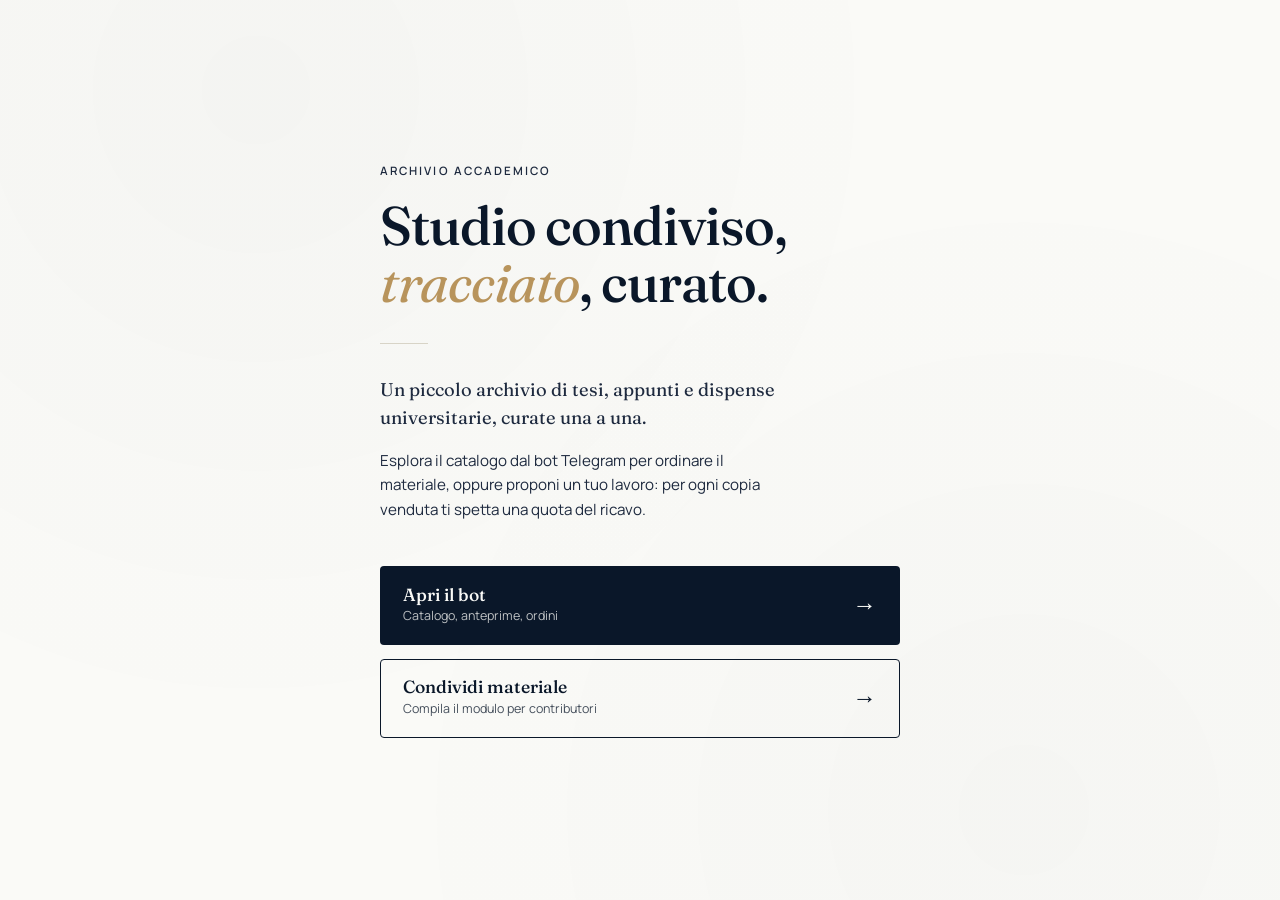
==== index.html @ 85f2c2df "Prima versione hub" ====
<!DOCTYPE html>
<html lang="it">
<head>
  <!--
    Archivio Accademico
    Curato da Luca Giuliano — archivio.lvca@gmail.com
  -->
  <meta charset="UTF-8">
  <meta name="viewport" content="width=device-width, initial-scale=1.0">
  <title>Archivio Accademico</title>
  <meta name="description" content="Archivio di materiali didattici universitari curati. Esplora il catalogo o condividi le tue dispense.">

  <!-- Open Graph: anteprima pulita quando il link viene condiviso -->
  <meta property="og:title" content="Archivio Accademico">
  <meta property="og:description" content="Materiali didattici universitari curati.">
  <meta property="og:type" content="website">

  <!-- Tipografia: Fraunces (display, distintiva) + Manrope (testo, sobria) -->
  <link rel="preconnect" href="https://fonts.googleapis.com">
  <link rel="preconnect" href="https://fonts.gstatic.com" crossorigin>
  <link href="https://fonts.googleapis.com/css2?family=Fraunces:opsz,wght@9..144,400;9..144,500;9..144,600&family=Manrope:wght@400;500;600&display=swap" rel="stylesheet">

  <style>
    :root {
      --ink: #0a1729;          /* blu mezzanotte */
      --ink-soft: #1e2a3f;
      --paper: #fafaf7;        /* bianco avorio caldo */
      --paper-tint: #f3f1ea;
      --rule: #d8d4c7;
      --accent: #b8945c;       /* oro tenue, usato con parsimonia */
    }

    * { box-sizing: border-box; margin: 0; padding: 0; }

    html, body {
      background: var(--paper);
      color: var(--ink);
      font-family: 'Manrope', -apple-system, BlinkMacSystemFont, sans-serif;
      font-weight: 400;
      line-height: 1.6;
      -webkit-font-smoothing: antialiased;
      text-rendering: optimizeLegibility;
    }

    body {
      min-height: 100vh;
      display: flex;
      flex-direction: column;
      padding: 2.5rem 1.5rem;
    }

    /* Texture sottile di sfondo per dare profondità senza appesantire */
    body::before {
      content: "";
      position: fixed;
      inset: 0;
      background-image: radial-gradient(circle at 20% 10%, rgba(10,23,41,0.025) 0%, transparent 50%),
                        radial-gradient(circle at 80% 90%, rgba(10,23,41,0.02) 0%, transparent 50%);
      pointer-events: none;
      z-index: 0;
    }

    main {
      position: relative;
      z-index: 1;
      max-width: 520px;
      width: 100%;
      margin: auto;
    }

    /* Header — animazione staggered al caricamento */
    .eyebrow {
      font-family: 'Manrope', sans-serif;
      font-size: 0.72rem;
      font-weight: 600;
      letter-spacing: 0.18em;
      text-transform: uppercase;
      color: var(--ink-soft);
      opacity: 0;
      animation: fadeUp 0.7s ease-out 0.1s forwards;
    }

    h1 {
      font-family: 'Fraunces', Georgia, serif;
      font-weight: 500;
      font-size: clamp(2.4rem, 8vw, 3.4rem);
      line-height: 1.05;
      letter-spacing: -0.02em;
      margin-top: 1rem;
      color: var(--ink);
      opacity: 0;
      animation: fadeUp 0.7s ease-out 0.25s forwards;
    }

    h1 em {
      font-style: italic;
      font-weight: 400;
      color: var(--accent);
    }

    .rule {
      width: 48px;
      height: 1px;
      background: var(--rule);
      margin: 2rem 0;
      opacity: 0;
      animation: expandRule 0.8s ease-out 0.4s forwards;
    }

    .lead {
      font-family: 'Fraunces', Georgia, serif;
      font-size: 1.15rem;
      font-weight: 400;
      line-height: 1.55;
      color: var(--ink-soft);
      max-width: 42ch;
      opacity: 0;
      animation: fadeUp 0.7s ease-out 0.5s forwards;
    }

    .description {
      margin-top: 1rem;
      font-size: 0.95rem;
      color: var(--ink-soft);
      max-width: 46ch;
      opacity: 0;
      animation: fadeUp 0.7s ease-out 0.65s forwards;
    }

    /* CTA — i due pulsanti, gerarchia chiara */
    .actions {
      margin-top: 2.75rem;
      display: flex;
      flex-direction: column;
      gap: 0.875rem;
      opacity: 0;
      animation: fadeUp 0.7s ease-out 0.8s forwards;
    }

    .btn {
      display: flex;
      align-items: center;
      justify-content: space-between;
      gap: 1rem;
      padding: 1.1rem 1.4rem;
      border-radius: 4px;
      text-decoration: none;
      font-weight: 500;
      font-size: 1rem;
      transition: transform 0.2s ease, background 0.2s ease, border-color 0.2s ease;
      min-height: 56px;          /* target tappabile generoso */
      border: 1px solid transparent;
    }

    .btn-primary {
      background: var(--ink);
      color: var(--paper);
    }

    .btn-primary:hover {
      background: var(--ink-soft);
      transform: translateY(-1px);
    }

    .btn-secondary {
      background: transparent;
      color: var(--ink);
      border-color: var(--ink);
    }

    .btn-secondary:hover {
      background: var(--ink);
      color: var(--paper);
      transform: translateY(-1px);
    }

    .btn-label {
      display: flex;
      flex-direction: column;
      gap: 0.15rem;
      align-items: flex-start;
    }

    .btn-label-main {
      font-family: 'Fraunces', Georgia, serif;
      font-size: 1.1rem;
      font-weight: 500;
      line-height: 1.1;
    }

    .btn-label-sub {
      font-size: 0.78rem;
      opacity: 0.75;
      font-weight: 400;
    }

    .btn-arrow {
      font-family: 'Fraunces', Georgia, serif;
      font-size: 1.5rem;
      line-height: 1;
      transition: transform 0.2s ease;
    }

    .btn:hover .btn-arrow {
      transform: translateX(4px);
    }

    /* Animazioni */
    @keyframes fadeUp {
      from { opacity: 0; transform: translateY(12px); }
      to   { opacity: 1; transform: translateY(0); }
    }

    @keyframes expandRule {
      from { width: 0; opacity: 0; }
      to   { width: 48px; opacity: 1; }
    }

    /* Rispetto delle preferenze utente — niente animazioni se ridotte */
    @media (prefers-reduced-motion: reduce) {
      *, *::before, *::after {
        animation-duration: 0.01ms !important;
        animation-delay: 0ms !important;
        transition-duration: 0.01ms !important;
      }
    }

    /* Mobile fine-tuning */
    @media (max-width: 480px) {
      body { padding: 2rem 1.25rem; }
      .actions { gap: 0.75rem; }
    }
  </style>
</head>

<body>
  <main>
    <p class="eyebrow">Archivio Accademico</p>

    <h1>Studio condiviso, <em>tracciato</em>, curato.</h1>

    <div class="rule" aria-hidden="true"></div>

    <p class="lead">
      Un piccolo archivio di tesi, appunti e dispense universitarie, curate una a una.
    </p>

    <p class="description">
      Esplora il catalogo dal bot Telegram per ordinare il materiale, oppure proponi un tuo lavoro: per ogni copia venduta ti spetta una quota del ricavo.
    </p>

    <div class="actions">
      <a class="btn btn-primary" href="https://t.me/daimon_archive_bot" target="_blank" rel="noopener">
        <span class="btn-label">
          <span class="btn-label-main">Apri il bot</span>
          <span class="btn-label-sub">Catalogo, anteprime, ordini</span>
        </span>
        <span class="btn-arrow" aria-hidden="true">→</span>
      </a>

      <a class="btn btn-secondary" href="https://docs.google.com/forms/d/e/1FAIpQLSc1fwjPpKlX151SFpANgQj8SVJSt6q-vvb9gEdLu9iWuNmMZQ/viewform" target="_blank" rel="noopener">
        <span class="btn-label">
          <span class="btn-label-main">Condividi materiale</span>
          <span class="btn-label-sub">Compila il modulo per contributori</span>
        </span>
        <span class="btn-arrow" aria-hidden="true">→</span>
      </a>
    </div>
  </main>
</body>
</html>
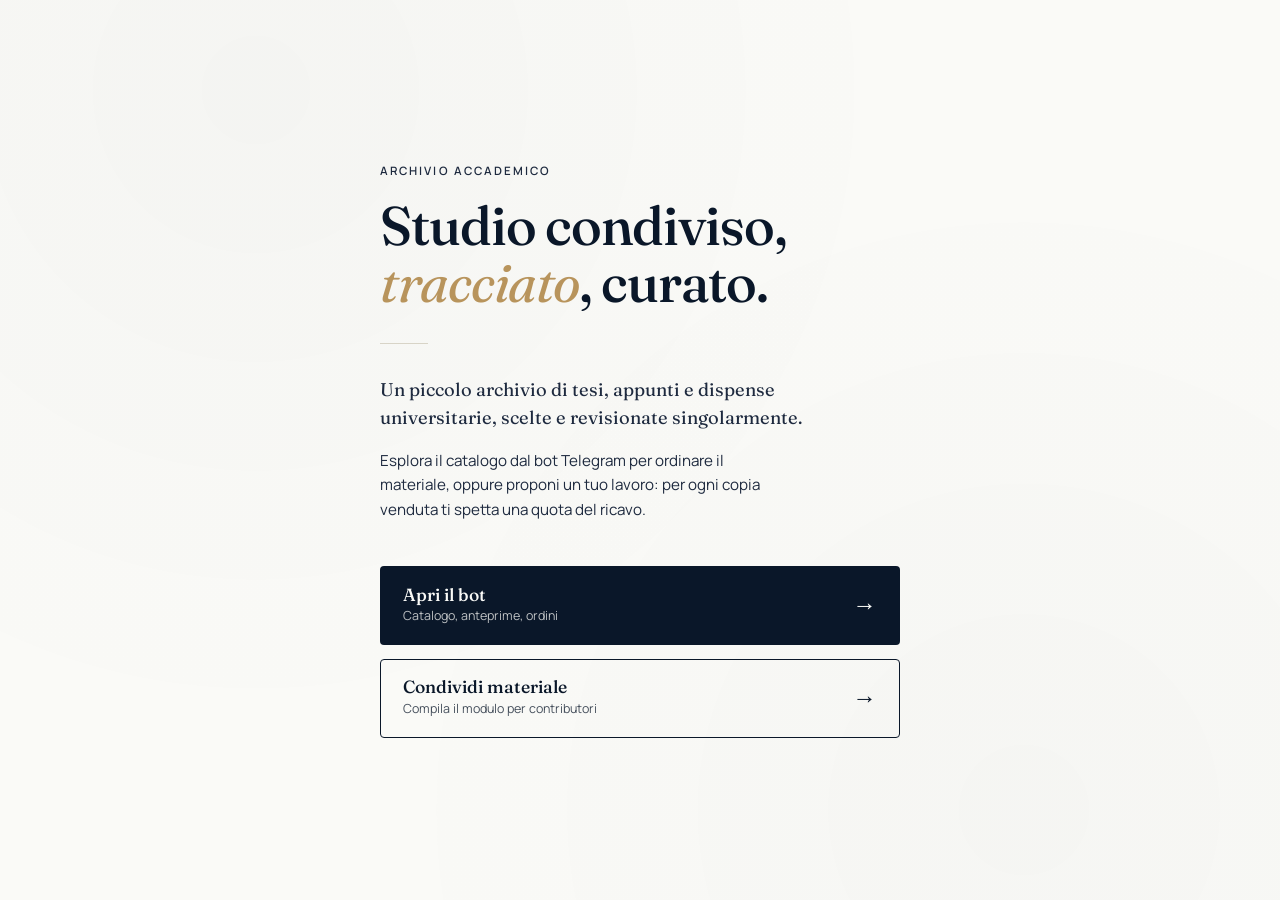
==== commit 3cf03db9: "Aggiornamento testi landing" ====
--- a/index.html
+++ b/index.html
@@ -242,7 +242,7 @@
     <div class="rule" aria-hidden="true"></div>
 
     <p class="lead">
-      Un piccolo archivio di tesi, appunti e dispense universitarie, curate una a una.
+      Un piccolo archivio di tesi, appunti e dispense universitarie, scelte e revisionate singolarmente.
     </p>
 
     <p class="description">
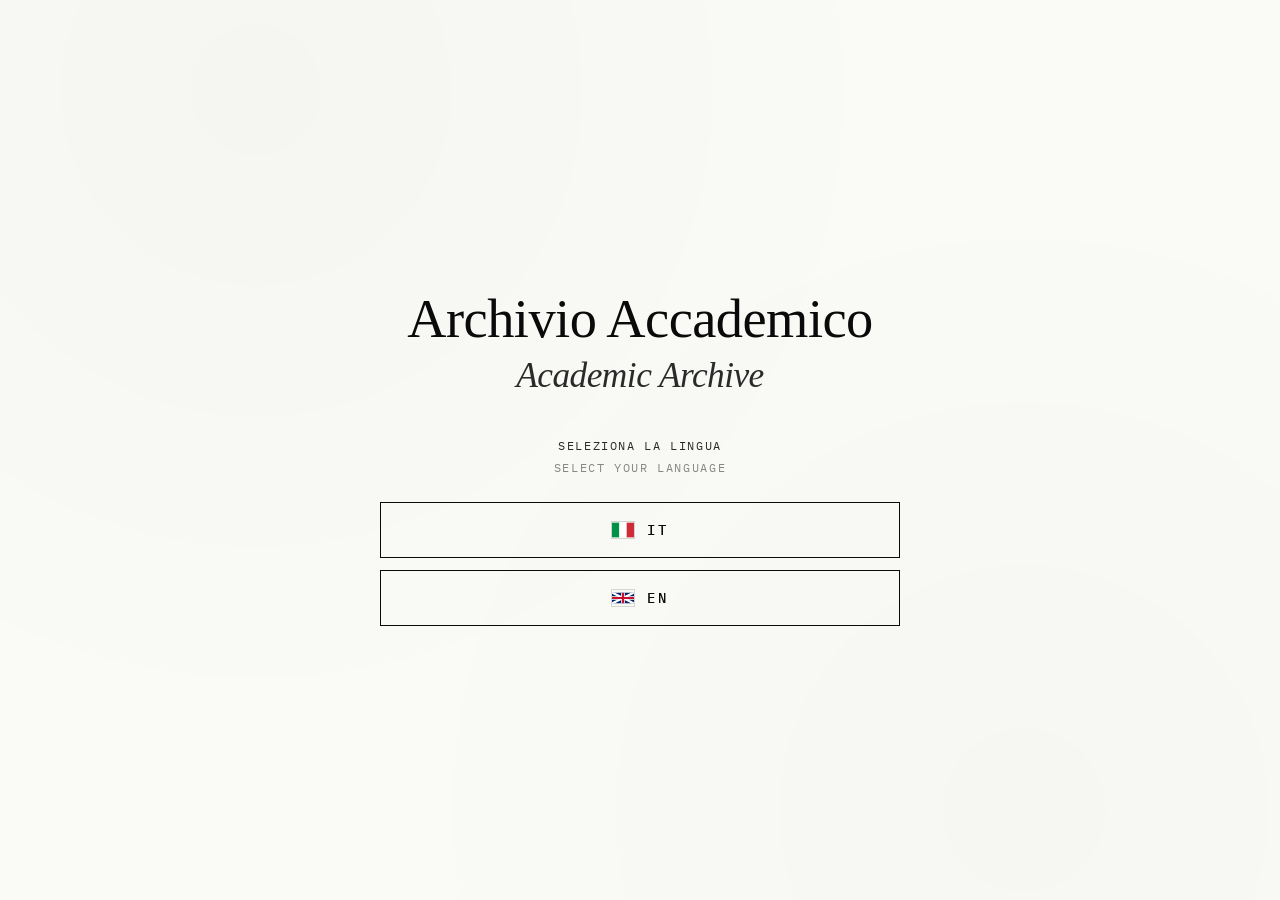
==== commit 73960ba2: "Landing bilingue IT/EN, estetica editoriale, Form EN collegato" ====
--- a/index.html
+++ b/index.html
@@ -1,33 +1,42 @@
 <!DOCTYPE html>
-<html lang="it">
+<html lang="it" data-lang="it">
 <head>
   <!--
     Archivio Accademico
     Curato da Luca Giuliano — archivio.lvca@gmail.com
+    Versione bilingue IT/EN, rev. 9 — Times New Roman, verde menta dei volantini, splash essenziale
   -->
   <meta charset="UTF-8">
   <meta name="viewport" content="width=device-width, initial-scale=1.0">
   <title>Archivio Accademico</title>
   <meta name="description" content="Archivio di materiali didattici universitari curati. Esplora il catalogo o condividi le tue dispense.">
 
-  <!-- Open Graph: anteprima pulita quando il link viene condiviso -->
   <meta property="og:title" content="Archivio Accademico">
   <meta property="og:description" content="Materiali didattici universitari curati.">
   <meta property="og:type" content="website">
 
-  <!-- Tipografia: Fraunces (display, distintiva) + Manrope (testo, sobria) -->
+  <!-- Solo Manrope (corpo) e IBM Plex Mono (etichette).
+       Il serif è Times New Roman, font di sistema. -->
   <link rel="preconnect" href="https://fonts.googleapis.com">
   <link rel="preconnect" href="https://fonts.gstatic.com" crossorigin>
-  <link href="https://fonts.googleapis.com/css2?family=Fraunces:opsz,wght@9..144,400;9..144,500;9..144,600&family=Manrope:wght@400;500;600&display=swap" rel="stylesheet">
+  <link href="https://fonts.googleapis.com/css2?family=IBM+Plex+Mono:wght@400;500&family=Manrope:wght@400;500;600&display=swap" rel="stylesheet">
 
   <style>
     :root {
-      --ink: #0a1729;          /* blu mezzanotte */
-      --ink-soft: #1e2a3f;
-      --paper: #fafaf7;        /* bianco avorio caldo */
-      --paper-tint: #f3f1ea;
-      --rule: #d8d4c7;
-      --accent: #b8945c;       /* oro tenue, usato con parsimonia */
+      /* Verde menta esatto dei volantini.
+         Per provare una variante più tenue (più editoriale, meno "pop"):
+            --accent: #7ba896;
+         Per una variante ancora più scura (registro Adelphi puro):
+            --accent: #5a8a78;
+      */
+      --ink: #0a0a0a;
+      --ink-soft: #2a2a2a;
+      --paper: #fafaf7;
+      --rule: #c8c4b7;
+      --accent: #4ade80;
+
+      /* Famiglia serif unificata: Times New Roman con fallback robusti */
+      --serif: 'Times New Roman', Times, 'Liberation Serif', serif;
     }
 
     * { box-sizing: border-box; margin: 0; padding: 0; }
@@ -49,47 +58,210 @@
       padding: 2.5rem 1.5rem;
     }
 
-    /* Texture sottile di sfondo per dare profondità senza appesantire */
     body::before {
       content: "";
       position: fixed;
       inset: 0;
-      background-image: radial-gradient(circle at 20% 10%, rgba(10,23,41,0.025) 0%, transparent 50%),
-                        radial-gradient(circle at 80% 90%, rgba(10,23,41,0.02) 0%, transparent 50%);
+      background-image: radial-gradient(circle at 20% 10%, rgba(10,10,10,0.02) 0%, transparent 50%),
+                        radial-gradient(circle at 80% 90%, rgba(10,10,10,0.015) 0%, transparent 50%);
       pointer-events: none;
       z-index: 0;
     }
 
-    main {
+    /* Visibilità per lingua */
+    [data-i18n] > [lang="it"],
+    [data-i18n] > [lang="en"] { display: none; }
+
+    html[data-lang="it"] [data-i18n] > [lang="it"],
+    html[data-lang="en"] [data-i18n] > [lang="en"] { display: inline; }
+
+    html[data-lang="it"] [data-i18n="block"] > [lang="it"],
+    html[data-lang="en"] [data-i18n="block"] > [lang="en"] { display: block; }
+
+    /* ==========================================
+       SPLASH PAGE — essenziale: solo titolo + pulsanti
+       ========================================== */
+    #splash {
       position: relative;
       z-index: 1;
       max-width: 520px;
       width: 100%;
       margin: auto;
-    }
-
-    /* Header — animazione staggered al caricamento */
-    .eyebrow {
-      font-family: 'Manrope', sans-serif;
+      text-align: center;
+    }
+
+    .splash-title {
+      font-family: var(--serif);
+      font-weight: 500;
+      font-size: clamp(2.4rem, 8.5vw, 3.4rem);
+      line-height: 1.1;
+      letter-spacing: -0.01em;
+      color: var(--ink);
+      opacity: 0;
+      animation: fadeUp 0.7s ease-out 0.15s forwards;
+    }
+
+    .splash-title .it,
+    .splash-title .en {
+      display: block;
+    }
+
+    .splash-title .en {
+      font-style: italic;
+      font-size: 0.65em;
+      font-weight: 400;
+      color: var(--ink-soft);
+      margin-top: 0.4rem;
+    }
+
+    .splash-prompt {
+      margin-top: 2.5rem;
+      font-family: 'IBM Plex Mono', 'Courier New', monospace;
       font-size: 0.72rem;
-      font-weight: 600;
+      font-weight: 400;
+      letter-spacing: 0.14em;
+      text-transform: uppercase;
+      color: var(--ink-soft);
+      opacity: 0;
+      animation: fadeUp 0.7s ease-out 0.4s forwards;
+    }
+
+    .splash-prompt > span { display: block; line-height: 1.9; }
+    .splash-prompt > span:last-child { opacity: 0.55; }
+
+    .lang-buttons {
+      margin-top: 1.5rem;
+      display: flex;
+      flex-direction: column;
+      gap: 0.75rem;
+      opacity: 0;
+      animation: fadeUp 0.7s ease-out 0.6s forwards;
+    }
+
+    .lang-btn {
+      display: flex;
+      align-items: center;
+      justify-content: center;
+      gap: 0.85rem;
+      padding: 1rem 1.4rem;
+      border-radius: 0;
+      font-family: 'IBM Plex Mono', 'Courier New', monospace;
+      font-size: 0.85rem;
+      font-weight: 500;
       letter-spacing: 0.18em;
       text-transform: uppercase;
+      cursor: pointer;
+      background: transparent;
+      color: var(--ink);
+      border: 1px solid var(--ink);
+      min-height: 56px;
+      transition: background 0.2s ease, color 0.2s ease;
+    }
+
+    .lang-btn:hover {
+      background: var(--ink);
+      color: var(--paper);
+    }
+
+    .lang-btn svg {
+      width: 22px;
+      height: 16px;
+      flex-shrink: 0;
+      box-shadow: 0 0 0 1px rgba(10,10,10,0.15);
+    }
+
+    /* ==========================================
+       LANDING
+       ========================================== */
+    #landing {
+      position: relative;
+      z-index: 1;
+      max-width: 520px;
+      width: 100%;
+      margin: auto;
+    }
+
+    .lang-switcher {
+      position: absolute;
+      top: -0.5rem;
+      right: 0;
+      display: flex;
+      align-items: center;
+      gap: 0.55rem;
+      z-index: 2;
+      font-family: 'IBM Plex Mono', 'Courier New', monospace;
+      font-size: 0.72rem;
+      font-weight: 500;
+      letter-spacing: 0.14em;
+      text-transform: uppercase;
+    }
+
+    .lang-switcher button {
+      background: none;
+      border: none;
       color: var(--ink-soft);
-      opacity: 0;
-      animation: fadeUp 0.7s ease-out 0.1s forwards;
+      cursor: pointer;
+      padding: 0.15rem 0.05rem;
+      font: inherit;
+      letter-spacing: inherit;
+      text-transform: inherit;
+      opacity: 0.5;
+      transition: opacity 0.2s ease, color 0.2s ease;
+    }
+
+    .lang-switcher button:hover { opacity: 1; }
+
+    .lang-switcher button.active {
+      opacity: 1;
+      color: var(--ink);
+    }
+
+    .lang-switcher .sep {
+      color: var(--rule);
+      user-select: none;
+    }
+
+    .welcome {
+      font-family: 'IBM Plex Mono', 'Courier New', monospace;
+      font-size: 0.7rem;
+      font-weight: 500;
+      letter-spacing: 0.18em;
+      text-transform: uppercase;
+      color: var(--accent);
+      animation: fadeUp 0.5s ease-out forwards, fadeOut 0.5s ease-out 2.5s forwards;
+    }
+
+    .eyebrow {
+      font-family: 'IBM Plex Mono', 'Courier New', monospace;
+      font-size: 0.7rem;
+      font-weight: 500;
+      letter-spacing: 0.14em;
+      text-transform: uppercase;
+      color: var(--ink-soft);
+      opacity: 0;
+      animation: fadeUp 0.7s ease-out 3s forwards;
+    }
+
+    .eyebrow .ed {
+      color: var(--ink);
+      margin-right: 0.4rem;
+    }
+
+    .eyebrow .sep {
+      color: var(--rule);
+      margin: 0 0.4rem;
     }
 
     h1 {
-      font-family: 'Fraunces', Georgia, serif;
+      font-family: var(--serif);
       font-weight: 500;
       font-size: clamp(2.4rem, 8vw, 3.4rem);
-      line-height: 1.05;
-      letter-spacing: -0.02em;
+      line-height: 1.1;
+      letter-spacing: -0.01em;
       margin-top: 1rem;
       color: var(--ink);
       opacity: 0;
-      animation: fadeUp 0.7s ease-out 0.25s forwards;
+      animation: fadeUp 0.7s ease-out 3.15s forwards;
     }
 
     h1 em {
@@ -99,23 +271,23 @@
     }
 
     .rule {
-      width: 48px;
+      width: 60px;
       height: 1px;
       background: var(--rule);
       margin: 2rem 0;
       opacity: 0;
-      animation: expandRule 0.8s ease-out 0.4s forwards;
+      animation: expandRule 0.8s ease-out 3.3s forwards;
     }
 
     .lead {
-      font-family: 'Fraunces', Georgia, serif;
-      font-size: 1.15rem;
+      font-family: var(--serif);
+      font-size: 1.2rem;
       font-weight: 400;
-      line-height: 1.55;
-      color: var(--ink-soft);
+      line-height: 1.5;
+      color: var(--ink);
       max-width: 42ch;
       opacity: 0;
-      animation: fadeUp 0.7s ease-out 0.5s forwards;
+      animation: fadeUp 0.7s ease-out 3.4s forwards;
     }
 
     .description {
@@ -124,17 +296,16 @@
       color: var(--ink-soft);
       max-width: 46ch;
       opacity: 0;
-      animation: fadeUp 0.7s ease-out 0.65s forwards;
-    }
-
-    /* CTA — i due pulsanti, gerarchia chiara */
+      animation: fadeUp 0.7s ease-out 3.55s forwards;
+    }
+
     .actions {
       margin-top: 2.75rem;
       display: flex;
       flex-direction: column;
       gap: 0.875rem;
       opacity: 0;
-      animation: fadeUp 0.7s ease-out 0.8s forwards;
+      animation: fadeUp 0.7s ease-out 3.7s forwards;
     }
 
     .btn {
@@ -143,23 +314,24 @@
       justify-content: space-between;
       gap: 1rem;
       padding: 1.1rem 1.4rem;
-      border-radius: 4px;
+      border-radius: 0;
       text-decoration: none;
       font-weight: 500;
       font-size: 1rem;
-      transition: transform 0.2s ease, background 0.2s ease, border-color 0.2s ease;
-      min-height: 56px;          /* target tappabile generoso */
+      transition: background 0.2s ease, color 0.2s ease, border-color 0.2s ease;
+      min-height: 56px;
       border: 1px solid transparent;
     }
 
     .btn-primary {
       background: var(--ink);
       color: var(--paper);
+      border-color: var(--ink);
     }
 
     .btn-primary:hover {
-      background: var(--ink-soft);
-      transform: translateY(-1px);
+      background: var(--paper);
+      color: var(--ink);
     }
 
     .btn-secondary {
@@ -171,32 +343,34 @@
     .btn-secondary:hover {
       background: var(--ink);
       color: var(--paper);
-      transform: translateY(-1px);
     }
 
     .btn-label {
       display: flex;
       flex-direction: column;
-      gap: 0.15rem;
+      gap: 0.25rem;
       align-items: flex-start;
     }
 
     .btn-label-main {
-      font-family: 'Fraunces', Georgia, serif;
-      font-size: 1.1rem;
-      font-weight: 500;
-      line-height: 1.1;
+      font-family: var(--serif);
+      font-size: 1.15rem;
+      font-weight: 500;
+      line-height: 1.15;
     }
 
     .btn-label-sub {
-      font-size: 0.78rem;
-      opacity: 0.75;
+      font-family: 'IBM Plex Mono', 'Courier New', monospace;
+      font-size: 0.68rem;
       font-weight: 400;
+      letter-spacing: 0.12em;
+      text-transform: uppercase;
+      opacity: 0.7;
     }
 
     .btn-arrow {
-      font-family: 'Fraunces', Georgia, serif;
-      font-size: 1.5rem;
+      font-family: 'IBM Plex Mono', 'Courier New', monospace;
+      font-size: 1.25rem;
       line-height: 1;
       transition: transform 0.2s ease;
     }
@@ -205,67 +379,217 @@
       transform: translateX(4px);
     }
 
-    /* Animazioni */
+    /* Utente di ritorno: salta il saluto, animazioni accelerate */
+    html[data-returning="true"] .welcome { display: none; }
+    html[data-returning="true"] .eyebrow { animation-delay: 0.1s; }
+    html[data-returning="true"] h1 { animation-delay: 0.25s; }
+    html[data-returning="true"] .rule { animation-delay: 0.4s; }
+    html[data-returning="true"] .lead { animation-delay: 0.5s; }
+    html[data-returning="true"] .description { animation-delay: 0.65s; }
+    html[data-returning="true"] .actions { animation-delay: 0.8s; }
+
     @keyframes fadeUp {
       from { opacity: 0; transform: translateY(12px); }
       to   { opacity: 1; transform: translateY(0); }
     }
 
+    @keyframes fadeOut {
+      from { opacity: 1; }
+      to   { opacity: 0; visibility: hidden; }
+    }
+
     @keyframes expandRule {
       from { width: 0; opacity: 0; }
-      to   { width: 48px; opacity: 1; }
-    }
-
-    /* Rispetto delle preferenze utente — niente animazioni se ridotte */
+      to   { width: 60px; opacity: 1; }
+    }
+
     @media (prefers-reduced-motion: reduce) {
       *, *::before, *::after {
         animation-duration: 0.01ms !important;
         animation-delay: 0ms !important;
         transition-duration: 0.01ms !important;
       }
-    }
-
-    /* Mobile fine-tuning */
+      .welcome { display: none; }
+    }
+
     @media (max-width: 480px) {
       body { padding: 2rem 1.25rem; }
       .actions { gap: 0.75rem; }
+      .lang-switcher { top: -0.25rem; }
     }
   </style>
 </head>
 
 <body>
-  <main>
-    <p class="eyebrow">Archivio Accademico</p>
-
-    <h1>Studio condiviso, <em>tracciato</em>, curato.</h1>
+  <!-- SPLASH essenziale -->
+  <section id="splash">
+    <h1 class="splash-title">
+      <span class="it">Archivio Accademico</span>
+      <span class="en">Academic Archive</span>
+    </h1>
+
+    <p class="splash-prompt">
+      <span>Seleziona la lingua</span>
+      <span>Select your language</span>
+    </p>
+
+    <div class="lang-buttons">
+      <button type="button" class="lang-btn" data-choose="it" aria-label="Continua in italiano">
+        <svg viewBox="0 0 3 2" xmlns="http://www.w3.org/2000/svg" aria-hidden="true">
+          <rect width="1" height="2" x="0" fill="#009246"/>
+          <rect width="1" height="2" x="1" fill="#ffffff"/>
+          <rect width="1" height="2" x="2" fill="#ce2b37"/>
+        </svg>
+        <span>IT</span>
+      </button>
+
+      <button type="button" class="lang-btn" data-choose="en" aria-label="Continue in English">
+        <svg viewBox="0 0 60 30" xmlns="http://www.w3.org/2000/svg" aria-hidden="true">
+          <clipPath id="uk-clip"><rect width="60" height="30"/></clipPath>
+          <g clip-path="url(#uk-clip)">
+            <rect width="60" height="30" fill="#012169"/>
+            <path d="M0,0 L60,30 M60,0 L0,30" stroke="#fff" stroke-width="6"/>
+            <path d="M30,0 V30 M0,15 H60" stroke="#fff" stroke-width="10"/>
+            <path d="M30,0 V30 M0,15 H60" stroke="#C8102E" stroke-width="6"/>
+          </g>
+        </svg>
+        <span>EN</span>
+      </button>
+    </div>
+  </section>
+
+  <!-- LANDING -->
+  <main id="landing" hidden>
+    <nav class="lang-switcher" aria-label="Cambia lingua / Switch language">
+      <button type="button" data-switch="it" class="active">IT</button>
+      <span class="sep" aria-hidden="true">·</span>
+      <button type="button" data-switch="en">EN</button>
+    </nav>
+
+    <p class="welcome" data-i18n>
+      <span lang="it">Benvenuto</span>
+      <span lang="en">Welcome</span>
+    </p>
+
+    <p class="eyebrow" data-i18n>
+      <span lang="it"><span class="ed">No. 01</span><span class="sep">·</span>Archivio Accademico</span>
+      <span lang="en"><span class="ed">No. 01</span><span class="sep">·</span>Academic Archive</span>
+    </p>
+
+    <h1 data-i18n="block">
+      <span lang="it">Studio condiviso, <em>tracciato</em>, curato.</span>
+      <span lang="en">Shared study, <em>traced</em>, curated.</span>
+    </h1>
 
     <div class="rule" aria-hidden="true"></div>
 
-    <p class="lead">
-      Un piccolo archivio di tesi, appunti e dispense universitarie, scelte e revisionate singolarmente.
+    <p class="lead" data-i18n="block">
+      <span lang="it">Un piccolo archivio di tesi, appunti e dispense universitarie, scelte e revisionate singolarmente.</span>
+      <span lang="en">A small archive of university theses, notes and study materials, individually selected and reviewed.</span>
     </p>
 
-    <p class="description">
-      Esplora il catalogo dal bot Telegram per ordinare il materiale, oppure proponi un tuo lavoro: per ogni copia venduta ti spetta una quota del ricavo.
+    <p class="description" data-i18n="block">
+      <span lang="it">Esplora il catalogo dal bot Telegram per ordinare il materiale, oppure proponi un tuo lavoro: per ogni copia venduta ti spetta una quota del ricavo.</span>
+      <span lang="en">Browse the catalogue through the Telegram bot to order materials, or submit your own work: you'll receive a share of the revenue for every copy sold.</span>
     </p>
 
     <div class="actions">
       <a class="btn btn-primary" href="https://t.me/daimon_archive_bot" target="_blank" rel="noopener">
         <span class="btn-label">
-          <span class="btn-label-main">Apri il bot</span>
-          <span class="btn-label-sub">Catalogo, anteprime, ordini</span>
+          <span class="btn-label-main" data-i18n>
+            <span lang="it">Apri il bot</span>
+            <span lang="en">Open the bot</span>
+          </span>
+          <span class="btn-label-sub" data-i18n>
+            <span lang="it">Catalogo · Anteprime · Ordini</span>
+            <span lang="en">Catalogue · Previews · Orders</span>
+          </span>
         </span>
         <span class="btn-arrow" aria-hidden="true">→</span>
       </a>
 
-      <a class="btn btn-secondary" href="https://docs.google.com/forms/d/e/1FAIpQLSc1fwjPpKlX151SFpANgQj8SVJSt6q-vvb9gEdLu9iWuNmMZQ/viewform" target="_blank" rel="noopener">
+      <a class="btn btn-secondary" id="form-cta"
+         href="https://docs.google.com/forms/d/e/1FAIpQLSc1fwjPpKlX151SFpANgQj8SVJSt6q-vvb9gEdLu9iWuNmMZQ/viewform"
+         target="_blank" rel="noopener">
         <span class="btn-label">
-          <span class="btn-label-main">Condividi materiale</span>
-          <span class="btn-label-sub">Compila il modulo per contributori</span>
+          <span class="btn-label-main" data-i18n>
+            <span lang="it">Condividi materiale</span>
+            <span lang="en">Share your work</span>
+          </span>
+          <span class="btn-label-sub" data-i18n>
+            <span lang="it">Modulo per contributori</span>
+            <span lang="en">Contributor form</span>
+          </span>
         </span>
         <span class="btn-arrow" aria-hidden="true">→</span>
       </a>
     </div>
   </main>
+
+  <script>
+    // Sostituire il placeholder quando il Form EN sarà pubblicato.
+    const FORM_URLS = {
+      it: 'https://docs.google.com/forms/d/e/1FAIpQLSc1fwjPpKlX151SFpANgQj8SVJSt6q-vvb9gEdLu9iWuNmMZQ/viewform',
+      en: 'https://docs.google.com/forms/d/e/1FAIpQLSee7zXToVpLZUa7ib6JsP8LrP15G_wdDtQn8xLiC4TVZWDpqg/viewform'
+    };
+
+    const PAGE_TITLES = {
+      it: 'Archivio Accademico',
+      en: 'Academic Archive'
+    };
+
+    const STORAGE_KEY = 'archivio-lang';
+
+    function applyLanguage(lang) {
+      const htmlEl = document.documentElement;
+      htmlEl.setAttribute('data-lang', lang);
+      htmlEl.setAttribute('lang', lang);
+
+      document.title = PAGE_TITLES[lang];
+
+      const formCta = document.getElementById('form-cta');
+      if (formCta) formCta.href = FORM_URLS[lang];
+
+      document.querySelectorAll('[data-switch]').forEach(btn => {
+        btn.classList.toggle('active', btn.dataset.switch === lang);
+      });
+
+      try { localStorage.setItem(STORAGE_KEY, lang); } catch (e) { /* ignora */ }
+    }
+
+    function revealLanding(returning) {
+      const splash = document.getElementById('splash');
+      const landing = document.getElementById('landing');
+      if (splash) splash.hidden = true;
+      if (landing) landing.hidden = false;
+      if (returning) {
+        document.documentElement.setAttribute('data-returning', 'true');
+      }
+    }
+
+    (function init() {
+      let savedLang = null;
+      try { savedLang = localStorage.getItem(STORAGE_KEY); } catch (e) { /* ignora */ }
+
+      if (savedLang === 'it' || savedLang === 'en') {
+        applyLanguage(savedLang);
+        revealLanding(true);
+      }
+    })();
+
+    document.querySelectorAll('[data-choose]').forEach(btn => {
+      btn.addEventListener('click', () => {
+        const lang = btn.dataset.choose;
+        applyLanguage(lang);
+        revealLanding(false);
+      });
+    });
+
+    document.querySelectorAll('[data-switch]').forEach(btn => {
+      btn.addEventListener('click', () => {
+        applyLanguage(btn.dataset.switch);
+      });
+    });
+  </script>
 </body>
 </html>
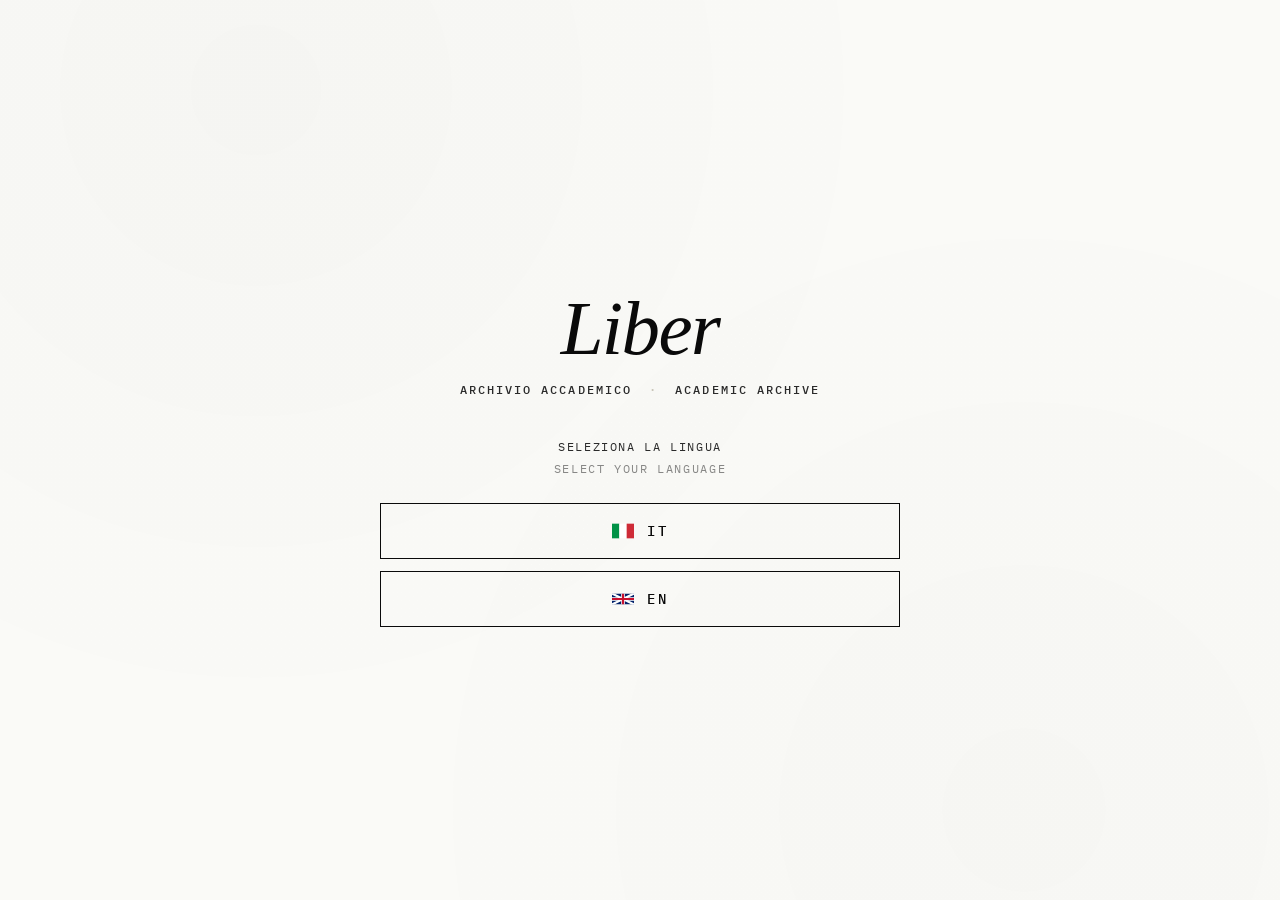
==== commit e48e41d7: "Landing bilingue IT/EN, estetica editoriale, Form EN collegato" ====
--- a/index.html
+++ b/index.html
@@ -4,14 +4,14 @@
   <!--
     Archivio Accademico
     Curato da Luca Giuliano — archivio.lvca@gmail.com
-    Versione bilingue IT/EN, rev. 9 — Times New Roman, verde menta dei volantini, splash essenziale
+    Versione bilingue IT/EN, rev. 10 — nome pubblico "Liber", sottotitolo descrittivo bilingue
   -->
   <meta charset="UTF-8">
   <meta name="viewport" content="width=device-width, initial-scale=1.0">
-  <title>Archivio Accademico</title>
-  <meta name="description" content="Archivio di materiali didattici universitari curati. Esplora il catalogo o condividi le tue dispense.">
-
-  <meta property="og:title" content="Archivio Accademico">
+  <title>Liber — Archivio Accademico</title>
+  <meta name="description" content="Liber — archivio di materiali didattici universitari curati. Esplora il catalogo o condividi le tue dispense.">
+
+  <meta property="og:title" content="Liber — Archivio Accademico">
   <meta property="og:description" content="Materiali didattici universitari curati.">
   <meta property="og:type" content="website">
 
@@ -93,25 +93,35 @@
     .splash-title {
       font-family: var(--serif);
       font-weight: 500;
-      font-size: clamp(2.4rem, 8.5vw, 3.4rem);
-      line-height: 1.1;
-      letter-spacing: -0.01em;
+      line-height: 1.05;
+      letter-spacing: -0.02em;
       color: var(--ink);
       opacity: 0;
       animation: fadeUp 0.7s ease-out 0.15s forwards;
     }
 
-    .splash-title .it,
-    .splash-title .en {
+    .splash-title .brand {
       display: block;
-    }
-
-    .splash-title .en {
+      font-size: clamp(3.2rem, 12vw, 4.8rem);
       font-style: italic;
-      font-size: 0.65em;
-      font-weight: 400;
+      letter-spacing: -0.02em;
+    }
+
+    .splash-title .sub {
+      display: block;
+      margin-top: 0.9rem;
+      font-family: 'IBM Plex Mono', 'Courier New', monospace;
+      font-size: 0.72rem;
+      font-weight: 500;
+      letter-spacing: 0.18em;
+      text-transform: uppercase;
       color: var(--ink-soft);
-      margin-top: 0.4rem;
+      font-style: normal;
+    }
+
+    .splash-title .sub .dot {
+      color: var(--rule);
+      margin: 0 0.5rem;
     }
 
     .splash-prompt {
@@ -167,7 +177,6 @@
       width: 22px;
       height: 16px;
       flex-shrink: 0;
-      box-shadow: 0 0 0 1px rgba(10,10,10,0.15);
     }
 
     /* ==========================================
@@ -424,8 +433,12 @@
   <!-- SPLASH essenziale -->
   <section id="splash">
     <h1 class="splash-title">
-      <span class="it">Archivio Accademico</span>
-      <span class="en">Academic Archive</span>
+      <span class="brand">Liber</span>
+      <span class="sub">
+        <span class="it">Archivio Accademico</span>
+        <span class="dot" aria-hidden="true">·</span>
+        <span class="en">Academic Archive</span>
+      </span>
     </h1>
 
     <p class="splash-prompt">
@@ -472,8 +485,8 @@
     </p>
 
     <p class="eyebrow" data-i18n>
-      <span lang="it"><span class="ed">No. 01</span><span class="sep">·</span>Archivio Accademico</span>
-      <span lang="en"><span class="ed">No. 01</span><span class="sep">·</span>Academic Archive</span>
+      <span lang="it"><span class="ed">Liber</span><span class="sep">·</span>Archivio Accademico</span>
+      <span lang="en"><span class="ed">Liber</span><span class="sep">·</span>Academic Archive</span>
     </p>
 
     <h1 data-i18n="block">
@@ -534,8 +547,8 @@
     };
 
     const PAGE_TITLES = {
-      it: 'Archivio Accademico',
-      en: 'Academic Archive'
+      it: 'Liber — Archivio Accademico',
+      en: 'Liber — Academic Archive'
     };
 
     const STORAGE_KEY = 'archivio-lang';
